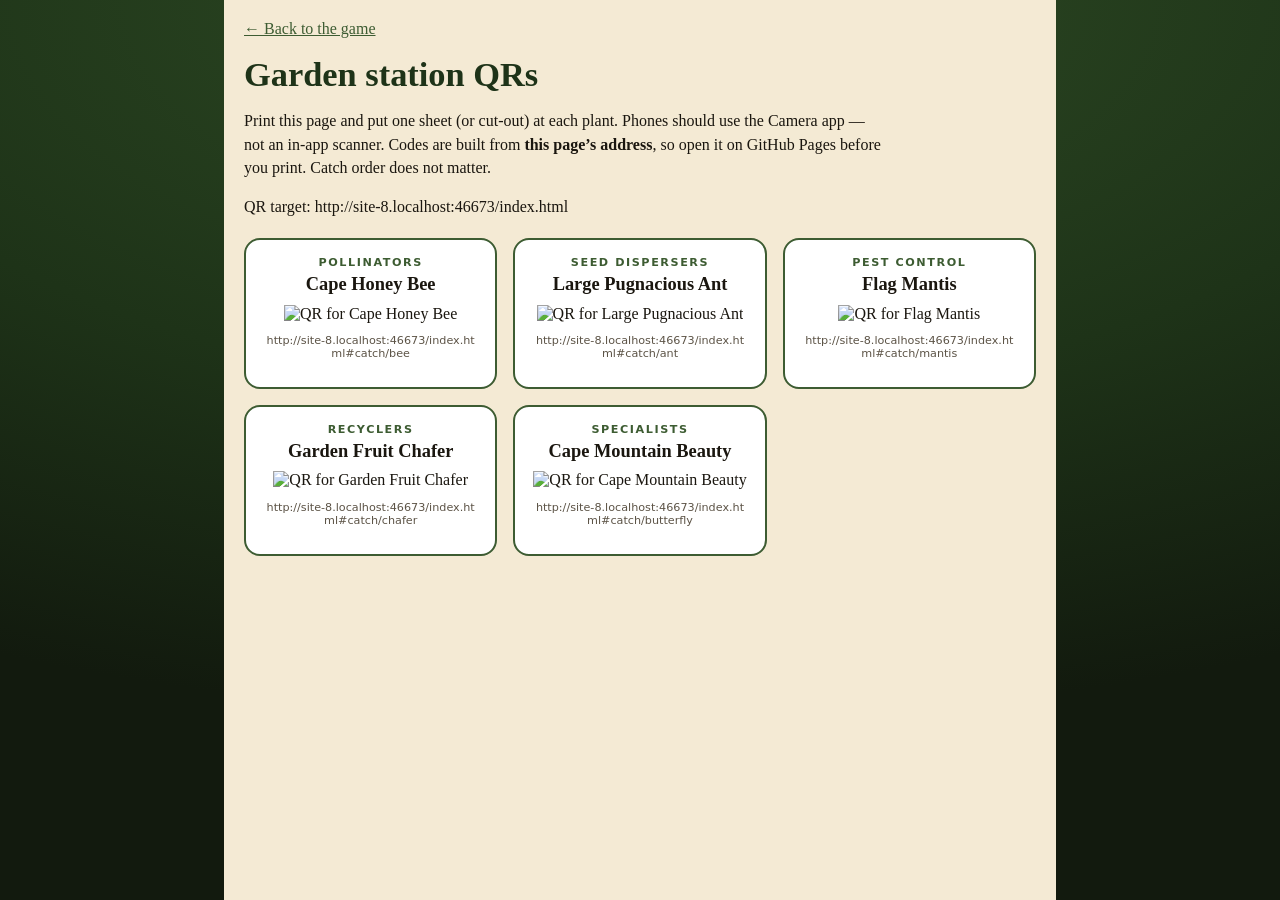
==== qrcodes.html @ dbfb5558 "Add Fynbos Five mobile garden-catch game. Static HTML/CSS/JS for a one-shot botanical garden walkthr" ====
<!DOCTYPE html>
<html lang="en">
  <head>
    <meta charset="utf-8" />
    <meta name="viewport" content="width=device-width, initial-scale=1" />
    <title>Fynbos Five — print QRs</title>
    <link rel="stylesheet" href="styles.css" />
    <style>
      body {
        max-width: 52rem;
        background: #f4ead4;
        color: #1a160f;
      }
      .print-wrap {
        padding: 1.25rem;
      }
      .print-wrap h1 {
        color: #1e3318;
      }
      .note {
        max-width: 40rem;
        line-height: 1.45;
      }
      .stations {
        display: grid;
        grid-template-columns: repeat(auto-fit, minmax(14rem, 1fr));
        gap: 1rem;
        margin-top: 1.25rem;
      }
      .station {
        background: #fff;
        border: 2px solid #3d5c32;
        border-radius: 1rem;
        padding: 1rem;
        text-align: center;
        break-inside: avoid;
      }
      .station img {
        width: 12rem;
        height: 12rem;
        background: #fff;
      }
      .station .url {
        font-family: system-ui, sans-serif;
        font-size: 0.7rem;
        word-break: break-all;
        color: #5c5346;
      }
      .home-link {
        display: inline-block;
        margin-bottom: 0.75rem;
        color: #3d5c32;
      }
      @media print {
        .no-print {
          display: none !important;
        }
        body {
          background: #fff;
          max-width: none;
        }
        .station {
          box-shadow: none;
        }
      }
    </style>
  </head>
  <body>
    <div class="print-wrap">
      <a class="home-link no-print" href="index.html">← Back to the game</a>
      <h1>Garden station QRs</h1>
      <p class="note">
        Print this page and put one sheet (or cut-out) at each plant. Phones should
        use the Camera app — not an in-app scanner. Codes are built from
        <strong>this page’s address</strong>, so open it on GitHub Pages before you
        print. Catch order does not matter.
      </p>
      <p class="note no-print" id="base-note"></p>
      <div class="stations" id="stations"></div>
    </div>
    <script src="content.js"></script>
    <script>
      (function () {
        var base = new URL("index.html", window.location.href).href.split("#")[0];
        document.getElementById("base-note").textContent = "QR target: " + base;
        var root = document.getElementById("stations");
        window.CONTENT.insects.forEach(function (insect) {
          var url = base + "#catch/" + insect.id;
          var card = document.createElement("article");
          card.className = "station";
          var qr =
            "https://api.qrserver.com/v1/create-qr-code/?size=240x240&ecc=M&data=" +
            encodeURIComponent(url);
          card.innerHTML =
            "<p class=\"kicker\" style=\"color:#3d5c32\">" +
            insect.guild +
            "</p><h2 style=\"font-size:1.15rem;margin:0.3rem 0 0.6rem\">" +
            insect.commonName +
            "</h2><img alt=\"QR for " +
            insect.commonName +
            '" src="' +
            qr +
            '"><p class="url">' +
            url +
            "</p>";
          root.appendChild(card);
        });
      })();
    </script>
  </body>
</html>
---- styles.css ----
:root {
  --leaf-dark: #1e3318;
  --leaf: #3d5c32;
  --leaf-mid: #5a7a3e;
  --sand: #e8d5b0;
  --cream: #f4ead4;
  --ochre: #c4782a;
  --soil: #3d2e1e;
  --ink: #1a160f;
  --muted: #5c5346;
  --pod: #7a4e1e;
  --pod-light: #c4893a;
  --good: #2f6b32;
  --danger: #8b2e2e;
  --radius: 1.1rem;
  --tap: 2.75rem;
  font-family: "Georgia", "Times New Roman", serif;
}

*,
*::before,
*::after {
  box-sizing: border-box;
}

html,
body {
  margin: 0;
  min-height: 100%;
  background: radial-gradient(120% 80% at 50% 0%, #2d4a24 0%, var(--leaf-dark) 55%, #121a0e 100%);
  color: var(--cream);
}

body {
  max-width: 28rem;
  margin: 0 auto;
  min-height: 100dvh;
  overflow-x: hidden;
}

img {
  max-width: 100%;
}

button {
  font: inherit;
  cursor: pointer;
}

.board {
  padding: 1.25rem 1.1rem 2rem;
  padding-top: max(1.25rem, env(safe-area-inset-top));
}

.board-header {
  text-align: center;
  margin-bottom: 1.25rem;
}

.kicker,
.card-kicker,
.capture-guild {
  margin: 0;
  letter-spacing: 0.14em;
  text-transform: uppercase;
  font-family: system-ui, sans-serif;
  font-size: 0.7rem;
  font-weight: 700;
  color: var(--sand);
}

h1 {
  margin: 0.35rem 0 0.5rem;
  font-size: 2.15rem;
  font-weight: 700;
  line-height: 1.1;
}

.tagline {
  margin: 0 auto;
  max-width: 22rem;
  color: var(--sand);
  font-size: 1rem;
  line-height: 1.4;
}

.guilds {
  display: grid;
  grid-template-columns: 1fr 1fr;
  gap: 0.7rem;
}

.slot {
  appearance: none;
  border: 2px solid rgba(244, 234, 212, 0.18);
  background: rgba(18, 26, 14, 0.45);
  color: inherit;
  border-radius: var(--radius);
  padding: 0.65rem 0.55rem 0.75rem;
  text-align: center;
  min-height: 9.5rem;
}

.slot:last-child {
  grid-column: 1 / -1;
  max-width: 12.5rem;
  justify-self: center;
  width: 100%;
}

.slot-art {
  height: 5.4rem;
  display: grid;
  place-items: center;
  margin-bottom: 0.35rem;
}

.slot-art img {
  height: 5.2rem;
  width: auto;
  object-fit: contain;
  filter: brightness(0) opacity(0.38);
  transition: filter 0.35s ease;
}

.slot.is-caught {
  border-color: var(--ochre);
  background: rgba(196, 120, 42, 0.16);
}

.slot.is-caught img {
  filter: none;
}

.slot-guild {
  display: block;
  font-family: system-ui, sans-serif;
  font-size: 0.68rem;
  letter-spacing: 0.08em;
  text-transform: uppercase;
  color: var(--sand);
}

.slot-name {
  display: block;
  margin-top: 0.15rem;
  font-size: 0.92rem;
}

.board-actions {
  margin-top: 1.2rem;
  display: flex;
  flex-direction: column;
  gap: 0.6rem;
}

.btn {
  min-height: var(--tap);
  border-radius: 999px;
  border: 0;
  padding: 0.7rem 1.1rem;
  font-family: system-ui, sans-serif;
  font-size: 1rem;
  font-weight: 650;
}

.btn-primary {
  background: var(--ochre);
  color: var(--ink);
}

.btn-ghost {
  background: transparent;
  color: var(--sand);
  border: 1px solid rgba(232, 213, 176, 0.35);
}

.btn-chip {
  background: rgba(18, 26, 14, 0.55);
  color: var(--cream);
  border: 1px solid rgba(244, 234, 212, 0.25);
  min-height: 2.4rem;
  padding: 0.35rem 0.9rem;
  font-size: 0.9rem;
}

.btn:disabled {
  opacity: 0.45;
}

.overlay {
  position: fixed;
  inset: 0;
  max-width: 28rem;
  margin: 0 auto;
  z-index: 10;
}

.capture {
  height: 100dvh;
  background:
    linear-gradient(180deg, #7eb6d4 0%, #c5d98c 42%, #6b8f3e 70%, #3d5c32 100%);
  color: var(--ink);
  display: flex;
  flex-direction: column;
  user-select: none;
  -webkit-user-select: none;
  padding: 0.75rem 1rem 1.2rem;
  padding-top: max(0.75rem, env(safe-area-inset-top));
  touch-action: none;
}

.capture #capture-back {
  align-self: flex-start;
}

.capture-guild {
  text-align: center;
  color: var(--soil);
  margin-top: 0.35rem;
}

.capture-name,
.capture-sci {
  text-align: center;
  margin: 0.15rem 0 0;
}

.capture-name {
  font-size: 1.45rem;
}

.capture-sci {
  font-style: italic;
  color: var(--muted);
  font-size: 0.92rem;
}

.scene {
  position: relative;
  flex: 1;
  min-height: 18rem;
}

.insect {
  position: absolute;
  left: 50%;
  top: 28%;
  width: min(58vw, 14rem);
  transform: translateX(-50%);
  transform-origin: center 70%;
  filter: drop-shadow(0 10px 16px rgba(30, 40, 10, 0.35));
  user-select: none;
  pointer-events: none;
}

.insect.is-sucked {
  animation: suck 0.45s ease-in forwards;
}

.insect.is-pop {
  animation: popout 0.45s ease-out forwards;
}

.seed-pod-wrap {
  position: absolute;
  left: 50%;
  bottom: 1.6rem;
  width: 4.4rem;
  height: 5.4rem;
  transform: translateX(-50%);
  touch-action: none;
  z-index: 2;
}

.seed-pod-wrap.is-throwing {
  transition: transform 0.38s cubic-bezier(0.2, 0.8, 0.2, 1);
}

.seed-pod {
  display: block;
  width: 100%;
  height: 100%;
  border: 0;
  padding: 0;
  border-radius: 50% 50% 48% 48%;
  background:
    radial-gradient(circle at 35% 28%, var(--pod-light), var(--pod) 55%, #4a2c10 100%);
  box-shadow:
    inset 0 -10px 16px rgba(40, 20, 0, 0.35),
    0 8px 16px rgba(20, 20, 10, 0.28);
  touch-action: none;
}

.seed-pod::after {
  content: "";
  position: absolute;
  left: 50%;
  top: 8%;
  width: 2px;
  height: 70%;
  background: rgba(60, 32, 8, 0.35);
  transform: translateX(-50%);
}

.pod-shine {
  position: absolute;
  left: 18%;
  top: 16%;
  width: 38%;
  height: 28%;
  border-radius: 50%;
  background: rgba(255, 230, 180, 0.35);
  pointer-events: none;
}

.seed-pod.is-shake {
  animation: shake 0.55s ease-in-out;
}

.capture-hint {
  text-align: center;
  margin: 0;
  font-family: system-ui, sans-serif;
  font-size: 0.95rem;
  color: var(--soil);
}

.modal-overlay {
  background: rgba(12, 16, 8, 0.72);
  display: grid;
  place-items: end center;
  padding: 1rem;
  padding-bottom: max(1rem, env(safe-area-inset-bottom));
}

.card {
  width: 100%;
  background: var(--cream);
  color: var(--ink);
  border-radius: 1.25rem 1.25rem 0.6rem 0.6rem;
  padding: 1.15rem 1.1rem 1.25rem;
  max-height: 90dvh;
  overflow: auto;
}

.card h2 {
  margin: 0.35rem 0 0.7rem;
  font-size: 1.35rem;
  line-height: 1.25;
}

.card p {
  line-height: 1.45;
}

.options {
  display: flex;
  flex-direction: column;
  gap: 0.5rem;
}

.option {
  text-align: left;
  min-height: var(--tap);
  border-radius: 0.85rem;
  border: 2px solid rgba(61, 46, 30, 0.18);
  background: #fff;
  color: var(--ink);
  padding: 0.7rem 0.8rem;
  font-family: system-ui, sans-serif;
  font-size: 0.95rem;
  line-height: 1.3;
}

.option .letter {
  display: inline-block;
  width: 1.4rem;
  font-weight: 800;
  color: var(--ochre);
}

.options.is-locked .option {
  pointer-events: none;
}

.option.is-correct {
  border-color: var(--good);
  background: #d7efd4;
}

.option.is-wrong {
  border-color: var(--danger);
  background: #f6d6d2;
}

.option.is-correct .letter {
  color: var(--good);
}

.option.is-wrong .letter {
  color: var(--danger);
}

.quiz-feedback {
  margin: 0.85rem 0 0;
  min-height: 1.4em;
  text-align: center;
  font-family: system-ui, sans-serif;
  font-size: 1.05rem;
  font-weight: 700;
}

.quiz-feedback.is-correct {
  color: var(--good);
}

.quiz-feedback.is-wrong {
  color: var(--danger);
}

.facts-image {
  display: block;
  height: 7rem;
  width: auto;
  margin: 0.4rem auto 0.8rem;
}

.facts-body {
  margin: 0 0 1rem;
}

[hidden] {
  display: none !important;
}

@keyframes suck {
  to {
    top: 50%;
    transform: translateX(-50%) translateY(-30%) scale(0);
    opacity: 0;
  }
}

@keyframes popout {
  from {
    transform: translateX(-50%) scale(0);
    opacity: 0;
  }
  to {
    transform: translateX(-50%) scale(1);
    opacity: 1;
  }
}

@keyframes shake {
  0%,
  100% {
    transform: rotate(0);
  }
  20% {
    transform: rotate(-14deg);
  }
  40% {
    transform: rotate(12deg);
  }
  60% {
    transform: rotate(-8deg);
  }
  80% {
    transform: rotate(6deg);
  }
}
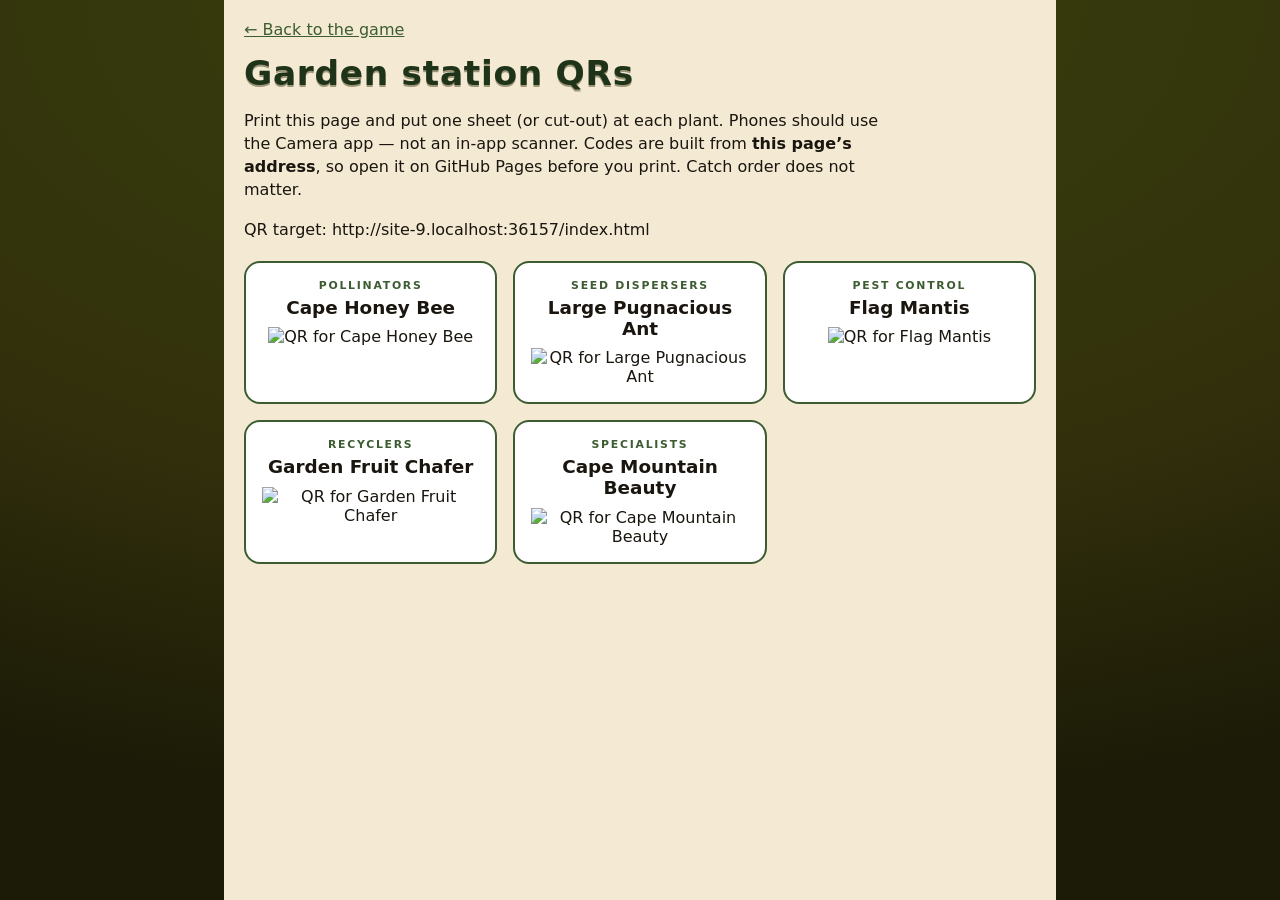
==== commit 9da000a8: "Replace the browser reset dialog with an in-app popup that can be cancelled. Native confirm was show" ====
--- a/qrcodes.html
+++ b/qrcodes.html
@@ -100,9 +100,7 @@
             insect.commonName +
             '" src="' +
             qr +
-            '"><p class="url">' +
-            url +
-            "</p>";
+            '">';
           root.appendChild(card);
         });
       })();
--- a/styles.css
+++ b/styles.css
@@ -1,20 +1,16 @@
 :root {
-  --leaf-dark: #1e3318;
-  --leaf: #3d5c32;
-  --leaf-mid: #5a7a3e;
-  --sand: #e8d5b0;
-  --cream: #f4ead4;
-  --ochre: #c4782a;
-  --soil: #3d2e1e;
-  --ink: #1a160f;
-  --muted: #5c5346;
-  --pod: #7a4e1e;
-  --pod-light: #c4893a;
-  --good: #2f6b32;
-  --danger: #8b2e2e;
-  --radius: 1.1rem;
+  --amber: #cd8930;
+  --gold: #efa00d;
+  --olive-dark: #32300c;
+  --olive: #38400c;
+  --beige: #e3d5c1;
+  --beige-glass: rgba(227, 213, 193, 0.42);
+  --olive-glass: rgba(50, 48, 12, 0.72);
+  --shadow: 0 3px 0 rgba(50, 48, 12, 0.45);
+  --glow: 0 6px 18px rgba(50, 48, 12, 0.35);
+  --radius-pill: 999px;
   --tap: 2.75rem;
-  font-family: "Georgia", "Times New Roman", serif;
+  font-family: system-ui, "Segoe UI", "Trebuchet MS", sans-serif;
 }
 
 *,
@@ -26,16 +22,17 @@
 html,
 body {
   margin: 0;
-  min-height: 100%;
-  background: radial-gradient(120% 80% at 50% 0%, #2d4a24 0%, var(--leaf-dark) 55%, #121a0e 100%);
-  color: var(--cream);
+  height: 100%;
+  height: 100svh;
+  overflow: hidden;
+  background: radial-gradient(120% 90% at 50% 0%, var(--olive) 0%, var(--olive-dark) 62%, #1c1b07 100%);
+  color: var(--beige);
 }
 
 body {
   max-width: 28rem;
   margin: 0 auto;
-  min-height: 100dvh;
-  overflow-x: hidden;
+  overflow: hidden;
 }
 
 img {
@@ -48,57 +45,79 @@
 }
 
 .board {
-  padding: 1.25rem 1.1rem 2rem;
-  padding-top: max(1.25rem, env(safe-area-inset-top));
+  height: 100%;
+  overflow: hidden;
+  display: flex;
+  flex-direction: column;
+  padding: 1rem 1.1rem 1rem;
+  padding-top: max(1rem, env(safe-area-inset-top));
 }
 
 .board-header {
   text-align: center;
-  margin-bottom: 1.25rem;
+  margin-bottom: 0.85rem;
+  flex-shrink: 0;
 }
 
 .kicker,
 .card-kicker,
 .capture-guild {
   margin: 0;
-  letter-spacing: 0.14em;
+  letter-spacing: 0.16em;
   text-transform: uppercase;
-  font-family: system-ui, sans-serif;
-  font-size: 0.7rem;
-  font-weight: 700;
-  color: var(--sand);
+  font-size: 0.68rem;
+  font-weight: 800;
+  color: var(--gold);
 }
 
 h1 {
-  margin: 0.35rem 0 0.5rem;
-  font-size: 2.15rem;
-  font-weight: 700;
+  margin: 0.25rem 0 0.35rem;
+  font-size: clamp(1.65rem, 8vw, 2.15rem);
+  font-weight: 800;
+  letter-spacing: 0.02em;
   line-height: 1.1;
+  color: var(--beige);
+  text-shadow: 0 2px 0 rgba(50, 48, 12, 0.45);
 }
 
 .tagline {
   margin: 0 auto;
   max-width: 22rem;
-  color: var(--sand);
-  font-size: 1rem;
-  line-height: 1.4;
+  color: var(--beige);
+  font-size: 0.9rem;
+  line-height: 1.35;
+  opacity: 0.9;
 }
 
 .guilds {
   display: grid;
   grid-template-columns: 1fr 1fr;
-  gap: 0.7rem;
+  gap: 0.65rem;
+  flex: 1;
+  min-height: 0;
+  align-content: start;
+  overflow-x: hidden;
+  overflow-y: auto;
+  -webkit-overflow-scrolling: touch;
+  padding-bottom: 0.2rem;
 }
 
 .slot {
   appearance: none;
-  border: 2px solid rgba(244, 234, 212, 0.18);
-  background: rgba(18, 26, 14, 0.45);
+  border: 2px solid var(--gold);
+  background: var(--beige-glass);
   color: inherit;
-  border-radius: var(--radius);
-  padding: 0.65rem 0.55rem 0.75rem;
-  text-align: center;
-  min-height: 9.5rem;
+  border-radius: 1.15rem;
+  padding: 0.5rem 0.45rem 0.55rem;
+  text-align: center;
+  min-width: 0;
+  max-width: 100%;
+  display: flex;
+  flex-direction: column;
+  align-items: stretch;
+  white-space: normal;
+  height: auto;
+  box-shadow: var(--shadow);
 }
 
 .slot:last-child {
@@ -109,83 +128,140 @@
 }
 
 .slot-art {
-  height: 5.4rem;
-  display: grid;
-  place-items: center;
-  margin-bottom: 0.35rem;
+  height: clamp(3.2rem, 11svh, 4.8rem);
+  width: 100%;
+  max-width: 100%;
+  display: flex;
+  align-items: center;
+  justify-content: center;
+  margin: 0 0 0.3rem;
+  flex: 0 0 auto;
+  padding: 0.1rem;
+  border-radius: 0;
+  background: transparent;
+  border: 0;
+  box-shadow: none;
 }
 
 .slot-art img {
-  height: 5.2rem;
+  display: block;
   width: auto;
+  height: auto;
+  max-width: 100%;
+  max-height: calc(clamp(3.2rem, 11svh, 4.8rem) - 0.2rem);
   object-fit: contain;
-  filter: brightness(0) opacity(0.38);
+  object-position: center;
+  filter: brightness(0) opacity(0.45);
   transition: filter 0.35s ease;
 }
 
 .slot.is-caught {
-  border-color: var(--ochre);
-  background: rgba(196, 120, 42, 0.16);
+  background: var(--beige);
+  border-color: var(--amber);
+  box-shadow: 0 3px 0 var(--olive-dark), 0 8px 16px rgba(239, 160, 13, 0.22);
+}
+
+.slot.is-caught .slot-art {
+  background: transparent;
+  border: 0;
+  box-shadow: none;
 }
 
 .slot.is-caught img {
   filter: none;
 }
 
+.slot.is-caught .slot-guild {
+  color: var(--amber);
+}
+
+.slot.is-caught .slot-name {
+  color: var(--olive-dark);
+}
+
 .slot-guild {
   display: block;
-  font-family: system-ui, sans-serif;
-  font-size: 0.68rem;
+  font-size: 0.62rem;
+  letter-spacing: 0.12em;
+  text-transform: uppercase;
+  font-weight: 800;
+  color: var(--gold);
+  flex: 0 0 auto;
+  max-width: 100%;
+  overflow-wrap: break-word;
+}
+
+.slot-name {
+  display: block;
+  margin-top: 0.12rem;
+  font-size: 0.78rem;
+  line-height: 1.25;
+  font-weight: 650;
+  color: var(--beige);
+  flex: 0 0 auto;
+  min-height: 2.5em;
+  max-width: 100%;
+  overflow-wrap: break-word;
+}
+
+.board-actions {
+  margin-top: 0.75rem;
+  display: flex;
+  flex-direction: column;
+  gap: 0.55rem;
+  flex-shrink: 0;
+  align-items: center;
+}
+
+.btn {
+  min-height: var(--tap);
+  border-radius: var(--radius-pill);
+  border: 0;
+  padding: 0.7rem 1.35rem;
+  font-size: 0.92rem;
+  font-weight: 800;
   letter-spacing: 0.08em;
   text-transform: uppercase;
-  color: var(--sand);
-}
-
-.slot-name {
-  display: block;
-  margin-top: 0.15rem;
-  font-size: 0.92rem;
-}
-
-.board-actions {
-  margin-top: 1.2rem;
-  display: flex;
-  flex-direction: column;
-  gap: 0.6rem;
-}
-
-.btn {
-  min-height: var(--tap);
-  border-radius: 999px;
-  border: 0;
-  padding: 0.7rem 1.1rem;
-  font-family: system-ui, sans-serif;
-  font-size: 1rem;
-  font-weight: 650;
+  box-shadow: var(--shadow);
 }
 
 .btn-primary {
-  background: var(--ochre);
-  color: var(--ink);
+  background: var(--gold);
+  color: var(--olive-dark);
 }
 
 .btn-ghost {
+  background: var(--beige-glass);
+  color: var(--beige);
+  border: 2px solid var(--beige);
+  box-shadow: none;
+}
+
+.card .btn-ghost {
   background: transparent;
-  color: var(--sand);
-  border: 1px solid rgba(232, 213, 176, 0.35);
+  color: var(--olive-dark);
+  border: 2px solid var(--olive);
 }
 
 .btn-chip {
-  background: rgba(18, 26, 14, 0.55);
-  color: var(--cream);
-  border: 1px solid rgba(244, 234, 212, 0.25);
-  min-height: 2.4rem;
-  padding: 0.35rem 0.9rem;
-  font-size: 0.9rem;
+  width: 2.6rem;
+  height: 2.6rem;
+  min-height: 0;
+  padding: 0;
+  border-radius: 50%;
+  background: var(--beige);
+  color: var(--olive-dark);
+  border: 2px solid var(--gold);
+  box-shadow: var(--shadow);
+  font-size: 0.72rem;
+  letter-spacing: 0;
+  text-transform: none;
+  font-weight: 800;
 }
 
 .btn:disabled {
-  opacity: 0.45;
+  opacity: 0.4;
+  box-shadow: none;
 }
 
 .overlay {
@@ -194,159 +270,295 @@
   max-width: 28rem;
   margin: 0 auto;
   z-index: 10;
+  height: 100svh;
+  overflow: hidden;
+}
+
+.capture.overlay {
+  max-width: none;
 }
 
 .capture {
-  height: 100dvh;
-  background:
-    linear-gradient(180deg, #7eb6d4 0%, #c5d98c 42%, #6b8f3e 70%, #3d5c32 100%);
-  color: var(--ink);
-  display: flex;
-  flex-direction: column;
+  height: 100svh;
+  background: linear-gradient(
+    180deg,
+    #6ec4ea 0%,
+    #9ed7f0 18%,
+    #d2edc4 46%,
+    #7a9a40 68%,
+    #4a5c18 86%,
+    var(--olive-dark) 100%
+  );
+  color: var(--beige);
+  display: grid;
+  grid-template-rows: auto minmax(0, 1fr) auto auto auto;
   user-select: none;
   -webkit-user-select: none;
-  padding: 0.75rem 1rem 1.2rem;
-  padding-top: max(0.75rem, env(safe-area-inset-top));
+  padding: 0.45rem 0.7rem 0.7rem;
+  padding-top: max(0.45rem, env(safe-area-inset-top));
+  padding-bottom: max(0.7rem, env(safe-area-inset-bottom));
   touch-action: none;
+  overflow: hidden;
 }
 
 .capture #capture-back {
-  align-self: flex-start;
+  position: absolute;
+  top: max(0.45rem, env(safe-area-inset-top));
+  left: 0.55rem;
+  z-index: 5;
+}
+
+.capture-id {
+  display: flex;
+  flex-direction: column;
+  align-items: center;
+  padding: 0.1rem 3rem 0;
+  min-width: 0;
 }
 
 .capture-guild {
   text-align: center;
-  color: var(--soil);
-  margin-top: 0.35rem;
-}
-
-.capture-name,
+  color: var(--gold);
+  margin: 0;
+  text-shadow: 0 1px 2px rgba(50, 48, 12, 0.45);
+}
+
+.capture-name {
+  align-self: center;
+  text-align: center;
+  margin: 0.28rem 0 0;
+  font-size: 1.05rem;
+  font-weight: 800;
+  letter-spacing: 0.04em;
+  background: var(--olive-glass);
+  color: var(--beige);
+  border-radius: var(--radius-pill);
+  padding: 0.32rem 1.1rem;
+  box-shadow: var(--glow);
+  max-width: 100%;
+}
+
 .capture-sci {
   text-align: center;
-  margin: 0.15rem 0 0;
-}
-
-.capture-name {
-  font-size: 1.45rem;
-}
-
-.capture-sci {
+  margin: 0.2rem 0 0;
   font-style: italic;
-  color: var(--muted);
-  font-size: 0.92rem;
-}
-
-.scene {
+  font-size: 0.78rem;
+  color: var(--olive-dark);
+  opacity: 0.85;
+}
+
+.catch-stage {
   position: relative;
-  flex: 1;
-  min-height: 18rem;
+  min-height: 0;
 }
 
 .insect {
   position: absolute;
   left: 50%;
-  top: 28%;
-  width: min(58vw, 14rem);
-  transform: translateX(-50%);
-  transform-origin: center 70%;
-  filter: drop-shadow(0 10px 16px rgba(30, 40, 10, 0.35));
+  top: 38%;
+  width: min(78vw, 18rem);
+  transform: translate(-50%, -50%);
+  transform-origin: center center;
+  filter: drop-shadow(0 12px 18px rgba(50, 48, 12, 0.4));
   user-select: none;
   pointer-events: none;
-}
-
-.insect.is-sucked {
-  animation: suck 0.45s ease-in forwards;
-}
-
-.insect.is-pop {
-  animation: popout 0.45s ease-out forwards;
-}
-
-.seed-pod-wrap {
+  z-index: 3;
+  transition: top 0.45s ease, transform 0.45s ease;
+}
+
+.insect.is-attracted {
+  top: 58%;
+  transform: translate(-50%, -50%) scale(0.82);
+}
+
+.placed-bait {
   position: absolute;
   left: 50%;
-  bottom: 1.6rem;
-  width: 4.4rem;
-  height: 5.4rem;
-  transform: translateX(-50%);
-  touch-action: none;
+  top: 76%;
+  width: min(34vw, 7.2rem);
+  transform: translate(-50%, -50%);
   z-index: 2;
-}
-
-.seed-pod-wrap.is-throwing {
-  transition: transform 0.38s cubic-bezier(0.2, 0.8, 0.2, 1);
-}
-
-.seed-pod {
+  pointer-events: none;
+  filter: drop-shadow(0 6px 8px rgba(50, 48, 12, 0.35));
+}
+
+.bait-status {
+  position: absolute;
+  left: 0;
+  right: 0;
+  bottom: 0.15rem;
+  margin: 0;
+  min-height: 1.2em;
+  text-align: center;
+  font-size: 0.95rem;
+  font-weight: 800;
+  color: var(--gold);
+  text-shadow: 0 1px 2px rgba(50, 48, 12, 0.55);
+  z-index: 4;
+}
+
+.bait-status.is-wrong {
+  color: #fff4d6;
+}
+
+.capture-hint {
+  text-align: center;
+  margin: 0.2rem 0 0.35rem;
+  font-size: 0.78rem;
+  font-weight: 650;
+  letter-spacing: 0.04em;
+  text-transform: uppercase;
+  color: var(--beige);
+}
+
+.bait-picker {
+  display: grid;
+  grid-template-columns: repeat(5, 1fr);
+  gap: 0.35rem;
+}
+
+.bait-choice {
+  appearance: none;
+  border: 0;
+  background: transparent;
+  color: var(--beige);
+  border-radius: 0;
+  width: 100%;
+  padding: 0;
+  min-height: 0;
+  display: flex;
+  flex-direction: column;
+  align-items: center;
+  justify-content: flex-start;
+  gap: 0.25rem;
+  box-shadow: none;
+}
+
+.bait-choice img {
+  height: 3.2rem;
+  width: 3.2rem;
+  object-fit: contain;
+  padding: 0.32rem;
+  border-radius: 50%;
+  background: var(--beige-glass);
+  border: 2px solid var(--gold);
+  box-shadow: var(--shadow);
+}
+
+.bait-choice span {
   display: block;
+  font-size: 0.52rem;
+  font-weight: 800;
+  letter-spacing: 0.02em;
+  line-height: 1.15;
+  text-align: center;
+  text-transform: uppercase;
+  color: var(--beige);
+}
+
+.bait-choice.is-selected img {
+  background: var(--beige);
+  border-color: var(--amber);
+  box-shadow: 0 3px 0 var(--olive-dark), 0 0 0 3px rgba(239, 160, 13, 0.35);
+}
+
+.bait-choice.is-selected span {
+  color: var(--gold);
+}
+
+#place-bait {
+  margin-top: 0.4rem;
   width: 100%;
-  height: 100%;
-  border: 0;
-  padding: 0;
-  border-radius: 50% 50% 48% 48%;
-  background:
-    radial-gradient(circle at 35% 28%, var(--pod-light), var(--pod) 55%, #4a2c10 100%);
-  box-shadow:
-    inset 0 -10px 16px rgba(40, 20, 0, 0.35),
-    0 8px 16px rgba(20, 20, 10, 0.28);
-  touch-action: none;
-}
-
-.seed-pod::after {
-  content: "";
-  position: absolute;
-  left: 50%;
-  top: 8%;
-  width: 2px;
-  height: 70%;
-  background: rgba(60, 32, 8, 0.35);
-  transform: translateX(-50%);
-}
-
-.pod-shine {
-  position: absolute;
-  left: 18%;
-  top: 16%;
-  width: 38%;
-  height: 28%;
-  border-radius: 50%;
-  background: rgba(255, 230, 180, 0.35);
-  pointer-events: none;
-}
-
-.seed-pod.is-shake {
-  animation: shake 0.55s ease-in-out;
-}
-
-.capture-hint {
-  text-align: center;
-  margin: 0;
-  font-family: system-ui, sans-serif;
-  font-size: 0.95rem;
-  color: var(--soil);
+}
+
+.capture.is-quizzing .capture-hint,
+.capture.is-quizzing #capture-back,
+.capture.is-quizzing .bait-picker,
+.capture.is-quizzing #place-bait,
+.capture.is-quizzing .bait-status {
+  visibility: hidden;
+}
+
+.capture.is-quizzing .insect,
+.capture.is-quizzing .placed-bait {
+  top: 22%;
 }
 
 .modal-overlay {
-  background: rgba(12, 16, 8, 0.72);
+  background: rgba(50, 48, 12, 0.62);
   display: grid;
   place-items: end center;
-  padding: 1rem;
-  padding-bottom: max(1rem, env(safe-area-inset-bottom));
+  padding: 0.75rem 0.85rem;
+  padding-bottom: max(0.6rem, env(safe-area-inset-bottom));
+  overflow: hidden;
+}
+
+#quiz.modal-overlay {
+  z-index: 12;
+  pointer-events: none;
+  background: linear-gradient(
+    180deg,
+    transparent 0%,
+    transparent 28%,
+    rgba(50, 48, 12, 0.35) 55%,
+    rgba(50, 48, 12, 0.62) 100%
+  );
+}
+
+#quiz .card {
+  pointer-events: auto;
+  max-height: calc(100svh - 7.5rem);
+  overflow: hidden;
+  display: flex;
+  flex-direction: column;
+  padding: 0.85rem 0.9rem 0.9rem;
+}
+
+#quiz .card-kicker {
+  display: none;
+}
+
+#quiz .card h2 {
+  font-size: 1.05rem;
+  margin: 0 0 0.5rem;
+  flex-shrink: 0;
+  color: var(--olive-dark);
+}
+
+#quiz .options {
+  gap: 0.4rem;
+  flex: 1 1 auto;
+  min-height: 0;
+  overflow: hidden;
+}
+
+#quiz .option {
+  min-height: 2.5rem;
+  padding: 0.42rem 0.75rem;
+  font-size: 0.88rem;
+}
+
+#quiz .quiz-feedback {
+  flex-shrink: 0;
+  margin: 0.5rem 0 0;
+  min-height: 1.5em;
 }
 
 .card {
   width: 100%;
-  background: var(--cream);
-  color: var(--ink);
-  border-radius: 1.25rem 1.25rem 0.6rem 0.6rem;
+  background: var(--beige);
+  color: var(--olive-dark);
+  border-radius: 1.6rem;
   padding: 1.15rem 1.1rem 1.25rem;
-  max-height: 90dvh;
-  overflow: auto;
+  max-height: calc(100svh - 1.5rem);
+  overflow: hidden;
+  box-shadow: var(--glow);
 }
 
 .card h2 {
   margin: 0.35rem 0 0.7rem;
-  font-size: 1.35rem;
+  font-size: 1.3rem;
+  font-weight: 800;
   line-height: 1.25;
 }
 
@@ -363,13 +575,13 @@
 .option {
   text-align: left;
   min-height: var(--tap);
-  border-radius: 0.85rem;
-  border: 2px solid rgba(61, 46, 30, 0.18);
-  background: #fff;
-  color: var(--ink);
-  padding: 0.7rem 0.8rem;
-  font-family: system-ui, sans-serif;
+  border-radius: var(--radius-pill);
+  border: 2px solid var(--olive);
+  background: rgba(227, 213, 193, 0.55);
+  color: var(--olive-dark);
+  padding: 0.7rem 0.9rem;
   font-size: 0.95rem;
+  font-weight: 650;
   line-height: 1.3;
 }
 
@@ -377,7 +589,7 @@
   display: inline-block;
   width: 1.4rem;
   font-weight: 800;
-  color: var(--ochre);
+  color: var(--amber);
 }
 
 .options.is-locked .option {
@@ -385,38 +597,38 @@
 }
 
 .option.is-correct {
-  border-color: var(--good);
-  background: #d7efd4;
+  border-color: var(--gold);
+  background: var(--gold);
+  color: var(--olive-dark);
 }
 
 .option.is-wrong {
-  border-color: var(--danger);
-  background: #f6d6d2;
-}
-
-.option.is-correct .letter {
-  color: var(--good);
-}
-
+  border-color: var(--amber);
+  background: var(--amber);
+  color: var(--olive-dark);
+}
+
+.option.is-correct .letter,
 .option.is-wrong .letter {
-  color: var(--danger);
+  color: var(--olive-dark);
 }
 
 .quiz-feedback {
   margin: 0.85rem 0 0;
   min-height: 1.4em;
   text-align: center;
-  font-family: system-ui, sans-serif;
   font-size: 1.05rem;
-  font-weight: 700;
+  font-weight: 800;
+  letter-spacing: 0.04em;
+  text-transform: uppercase;
 }
 
 .quiz-feedback.is-correct {
-  color: var(--good);
+  color: var(--gold);
 }
 
 .quiz-feedback.is-wrong {
-  color: var(--danger);
+  color: var(--amber);
 }
 
 .facts-image {
@@ -430,44 +642,23 @@
   margin: 0 0 1rem;
 }
 
+.message-actions {
+  display: flex;
+  flex-direction: column;
+  gap: 0.55rem;
+  margin-top: 0.35rem;
+}
+
+#facts .card,
+#message .card {
+  overflow: auto;
+}
+
+#facts .card .btn,
+#message .card .btn {
+  width: 100%;
+}
+
 [hidden] {
   display: none !important;
 }
-
-@keyframes suck {
-  to {
-    top: 50%;
-    transform: translateX(-50%) translateY(-30%) scale(0);
-    opacity: 0;
-  }
-}
-
-@keyframes popout {
-  from {
-    transform: translateX(-50%) scale(0);
-    opacity: 0;
-  }
-  to {
-    transform: translateX(-50%) scale(1);
-    opacity: 1;
-  }
-}
-
-@keyframes shake {
-  0%,
-  100% {
-    transform: rotate(0);
-  }
-  20% {
-    transform: rotate(-14deg);
-  }
-  40% {
-    transform: rotate(12deg);
-  }
-  60% {
-    transform: rotate(-8deg);
-  }
-  80% {
-    transform: rotate(6deg);
-  }
-}
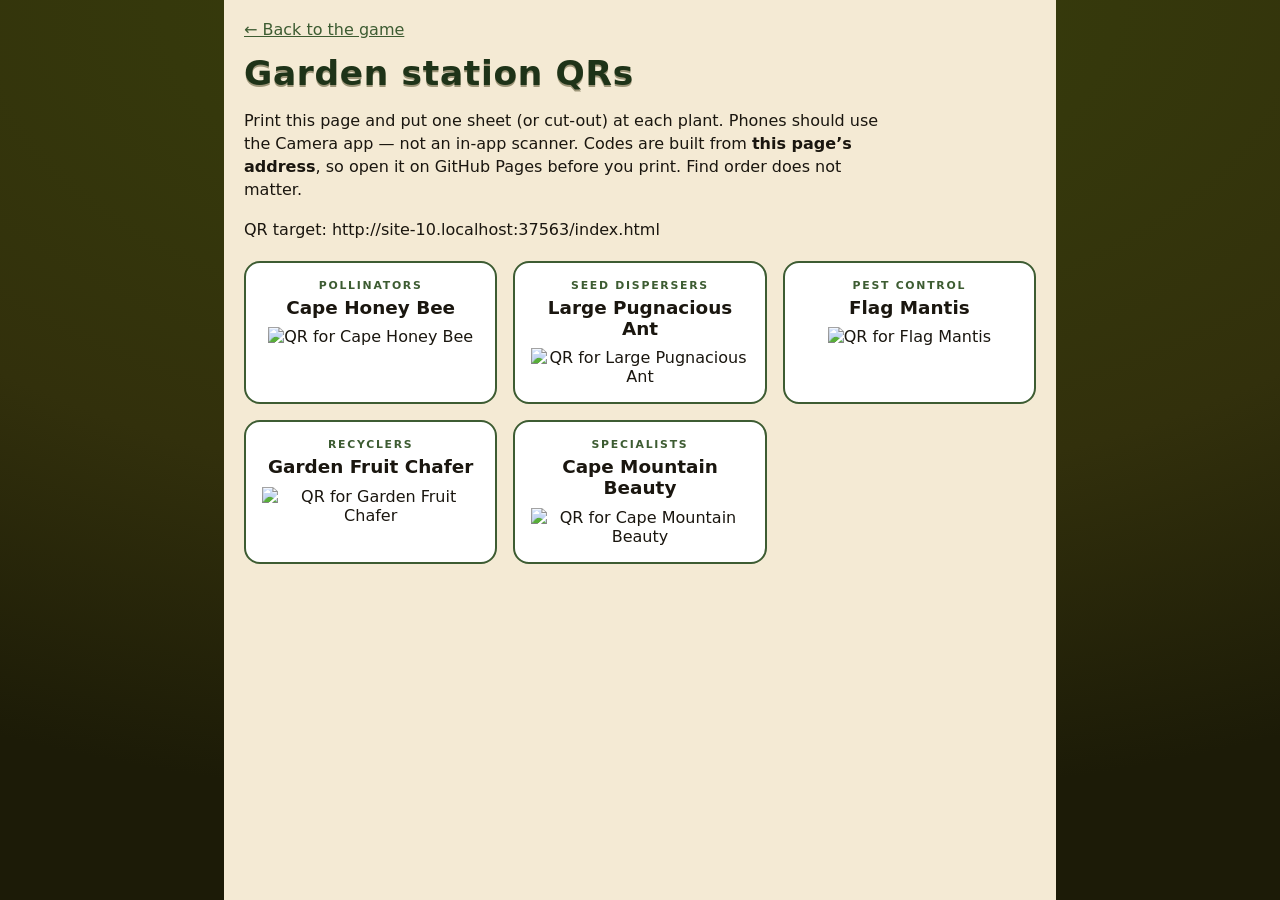
==== commit 0154d105: "Added intro; changed copy wording Added intro text and modified some copy text" ====
--- a/qrcodes.html
+++ b/qrcodes.html
@@ -73,7 +73,7 @@
         Print this page and put one sheet (or cut-out) at each plant. Phones should
         use the Camera app — not an in-app scanner. Codes are built from
         <strong>this page’s address</strong>, so open it on GitHub Pages before you
-        print. Catch order does not matter.
+        print. Find order does not matter.
       </p>
       <p class="note no-print" id="base-note"></p>
       <div class="stations" id="stations"></div>
--- a/styles.css
+++ b/styles.css
@@ -650,13 +650,48 @@
 }
 
 #facts .card,
-#message .card {
+#message .card,
+#intro .card {
   overflow: auto;
 }
 
 #facts .card .btn,
-#message .card .btn {
+#message .card .btn,
+#intro .card .btn {
   width: 100%;
+}
+
+#intro.intro-overlay {
+  z-index: 20;
+  place-items: center;
+  background: rgba(50, 48, 12, 0.82);
+}
+
+.intro-card {
+  overflow: auto;
+}
+
+.intro-dots {
+  display: flex;
+  justify-content: center;
+  align-items: center;
+  gap: 0.4rem;
+  margin: 1rem 0 0.95rem;
+}
+
+.intro-dot {
+  width: 0.5rem;
+  height: 0.5rem;
+  border-radius: 50%;
+  background: var(--olive);
+  opacity: 0.28;
+}
+
+.intro-dot.is-active {
+  width: 1.15rem;
+  border-radius: var(--radius-pill);
+  background: var(--amber);
+  opacity: 1;
 }
 
 [hidden] {
